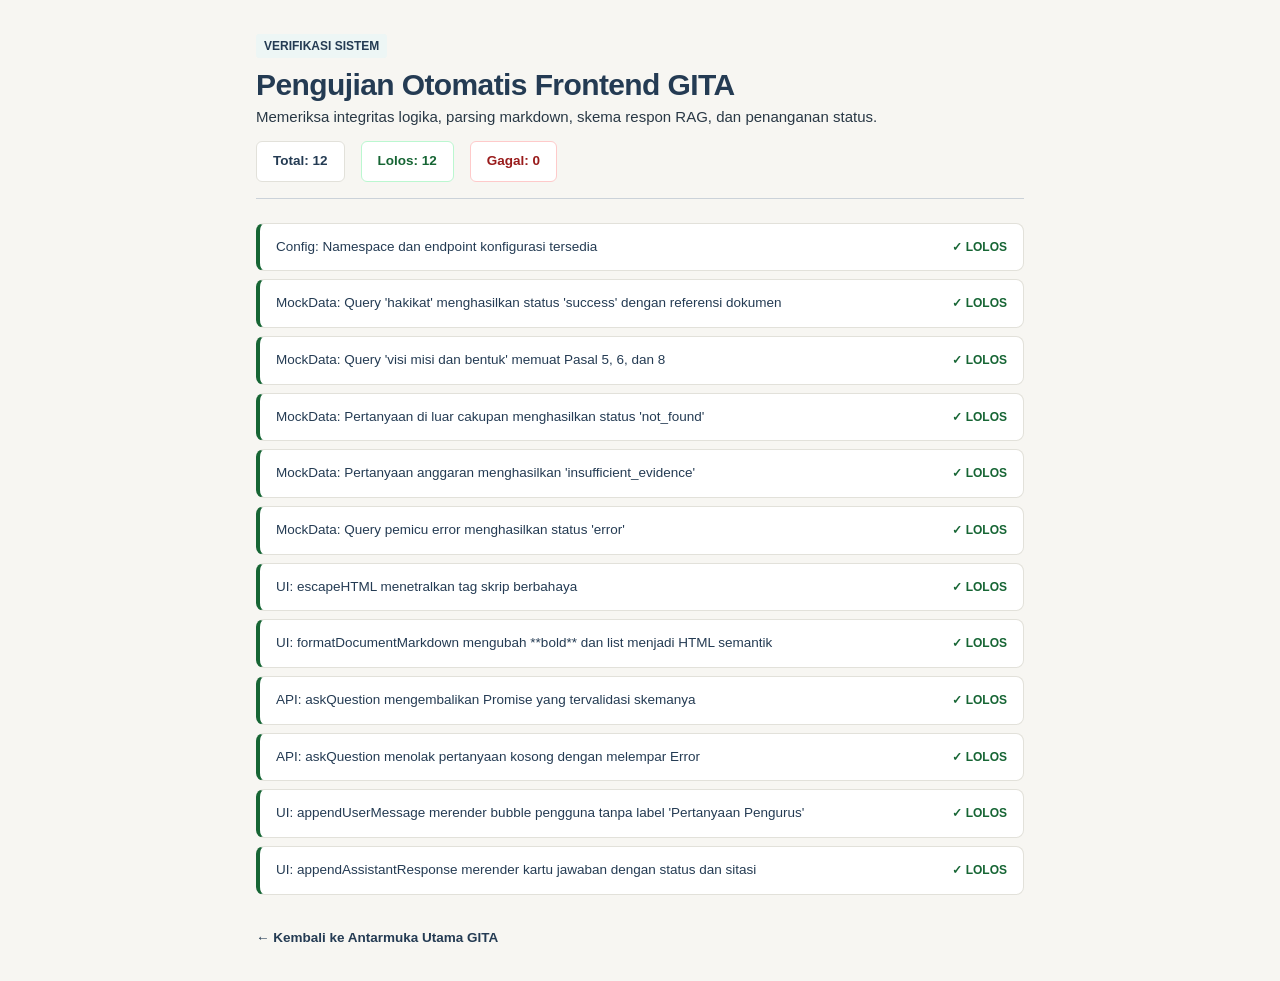
==== frontend/test-runner.html @ 0ede10da "feat: implementasi UI chat" ====
<!DOCTYPE html>
<html lang="id">
<head>
  <meta charset="UTF-8">
  <meta name="viewport" content="width=device-width, initial-scale=1.0">
  <title>GITA — Frontend Automated Test Suite</title>
  <link rel="stylesheet" href="css/variables.css">
  <link rel="stylesheet" href="css/base.css">
  <style>
    body {
      padding: var(--space-8) var(--space-4);
      background-color: var(--bg-app);
      max-width: 800px;
      margin: 0 auto;
    }
    .test-header {
      margin-bottom: var(--space-6);
      border-bottom: 1px solid var(--border-default);
      padding-bottom: var(--space-4);
    }
    .test-badge {
      display: inline-block;
      padding: 2px 8px;
      background: var(--accent-subtle);
      color: var(--accent-primary);
      border-radius: var(--radius-xs);
      font-size: var(--text-xs);
      font-weight: 600;
      margin-bottom: var(--space-2);
    }
    .test-stats {
      display: flex;
      gap: var(--space-4);
      margin-top: var(--space-3);
    }
    .stat-pill {
      padding: var(--space-2) var(--space-4);
      border-radius: var(--radius-sm);
      font-size: var(--text-sm);
      font-weight: 600;
      background: var(--bg-surface);
      border: 1px solid var(--border-subtle);
    }
    .stat-pill.passed { color: var(--status-success-text); border-color: var(--status-success-border); }
    .stat-pill.failed { color: var(--status-error-text); border-color: var(--status-error-border); }
    
    .test-case {
      background: var(--bg-surface);
      border: 1px solid var(--border-subtle);
      border-radius: var(--radius-md);
      padding: var(--space-3) var(--space-4);
      margin-bottom: var(--space-2);
      display: flex;
      align-items: center;
      justify-content: space-between;
      font-size: var(--text-sm);
    }
    .test-case.pass { border-left: 4px solid var(--status-success-text); }
    .test-case.fail { border-left: 4px solid var(--status-error-text); background: var(--status-error-bg); }
    
    .test-title { font-weight: 500; color: var(--text-primary); }
    .test-status { font-weight: 700; font-size: var(--text-xs); }
    .test-status.pass { color: var(--status-success-text); }
    .test-status.fail { color: var(--status-error-text); }
    
    .btn-return {
      display: inline-block;
      margin-top: var(--space-6);
      color: var(--accent-primary);
      font-size: var(--text-sm);
      text-decoration: none;
      font-weight: 600;
    }
    .btn-return:hover { text-decoration: underline; }
  </style>
</head>
<body>
  <div class="test-header">
    <div class="test-badge">VERIFIKASI SISTEM</div>
    <h1>Pengujian Otomatis Frontend GITA</h1>
    <p>Memeriksa integritas logika, parsing markdown, skema respon RAG, dan penanganan status.</p>
    
    <div class="test-stats">
      <div class="stat-pill" id="stat-total">Total: 0</div>
      <div class="stat-pill passed" id="stat-passed">Lolos: 0</div>
      <div class="stat-pill failed" id="stat-failed">Gagal: 0</div>
    </div>
  </div>

  <div id="test-results"></div>

  <a href="index.html" class="btn-return">← Kembali ke Antarmuka Utama GITA</a>

  <!-- Skrip Modul GITA -->
  <script src="js/config.js"></script>
  <script src="js/mockData.js"></script>
  <script src="js/api.js"></script>
  <script src="js/ui.js"></script>

  <!-- Skrip Test Runner -->
  <script>
    (async function() {
      const resultsContainer = document.getElementById("test-results");
      let passedCount = 0;
      let failedCount = 0;
      const tests = [];

      function test(name, fn) {
        tests.push({ name, fn });
      }

      function assert(condition, message) {
        if (!condition) throw new Error(message || "Assertion failed");
      }

      /* ==========================================================================
         Daftar Test Cases
         ========================================================================== */

      // 1. Config Object
      test("Config: Namespace dan endpoint konfigurasi tersedia", () => {
        assert(window.GITA && window.GITA.CONFIG, "GITA.CONFIG harus terdefinisi");
        assert(window.GITA.CONFIG.ENDPOINTS.QUERY === "/query", "Endpoint query harus /query");
        assert(typeof window.GITA.CONFIG.USE_MOCK === "boolean", "USE_MOCK harus boolean");
      });

      // 2. Mock Data - Success State
      test("MockData: Query 'hakikat' menghasilkan status 'success' dengan referensi dokumen", () => {
        const res = window.GITA.getMockResponse("Apa hakikat dan wujud Gereja Toraja?");
        assert(res.status === "success", "Status harus success");
        assert(res.answer.includes("Gereja Toraja"), "Jawaban harus memuat teks Gereja Toraja");
        assert(Array.isArray(res.sources) && res.sources.length >= 2, "Harus menyertakan minimal 2 rujukan pasal");
        assert(res.sources[0].chunk_id === "TGT-BT-BAB-I-PASAL-1", "Sumber pertama harus Pasal 1");
      });

      // 3. Mock Data - Presbiterial Sinodal & Visi
      test("MockData: Query 'visi misi dan bentuk' memuat Pasal 5, 6, dan 8", () => {
        const res = window.GITA.getMockResponse("visi dan bentuk presbiterial");
        assert(res.status === "success", "Status harus success");
        assert(res.sources.some(s => s.article === "8"), "Harus menyertakan Pasal 8 mengenai bentuk presbiterial");
      });

      // 4. Mock Data - Not Found State
      test("MockData: Pertanyaan di luar cakupan menghasilkan status 'not_found'", () => {
        const res = window.GITA.getMockResponse("Bagaimana cara membuat sim c?");
        assert(res.status === "not_found", "Harus menghasilkan status not_found");
        assert(res.sources.length === 0, "Rujukan sumber harus kosong jika not found");
      });

      // 5. Mock Data - Insufficient Evidence
      test("MockData: Pertanyaan anggaran menghasilkan 'insufficient_evidence'", () => {
        const res = window.GITA.getMockResponse("Berapa anggaran biaya tahun depan?");
        assert(res.status === "insufficient_evidence", "Harus menghasilkan status insufficient_evidence");
      });

      // 6. Mock Data - Error Handling
      test("MockData: Query pemicu error menghasilkan status 'error'", () => {
        const res = window.GITA.getMockResponse("simulasi error teknis");
        assert(res.status === "error", "Harus menghasilkan status error");
      });

      // 7. UI Escape HTML (XSS Protection)
      test("UI: escapeHTML menetralkan tag skrip berbahaya", () => {
        const raw = '<script>alert("xss")<\/script>&"\'';
        const escaped = window.GITA.UI.escapeHTML(raw);
        assert(!escaped.includes("<script>"), "Tag script tidak boleh lolos");
        assert(escaped.includes("&lt;script&gt;"), "Kurung sudut harus di-escape");
      });

      // 8. UI Format Markdown
      test("UI: formatDocumentMarkdown mengubah **bold** dan list menjadi HTML semantik", () => {
        const md = "**Teks Tebal**\n1. Poin Pertama\n2. Poin Kedua";
        const html = window.GITA.UI.formatDocumentMarkdown(md);
        assert(html.includes("<strong>Teks Tebal</strong>"), "Bold harus diformat menjadi <strong>");
        assert(html.includes("<ol><li>Poin Pertama</li>"), "List bernomor harus dibungkus <ol><li>");
      });

      // 9. API Service Validation
      test("API: askQuestion mengembalikan Promise yang tervalidasi skemanya", async () => {
        const res = await window.GITA.askQuestion("Apa visi Gereja Toraja?");
        assert(res && typeof res === "object", "Respon harus objek");
        assert(["success", "not_found", "insufficient_evidence", "error"].includes(res.status), "Status harus valid");
        assert(typeof res.answer === "string", "Answer harus string");
        assert(Array.isArray(res.sources), "Sources harus array");
      });

      // 10. API Service Empty Input Rejection
      test("API: askQuestion menolak pertanyaan kosong dengan melempar Error", async () => {
        let threw = false;
        try {
          await window.GITA.askQuestion("   ");
        } catch (e) {
          threw = true;
        }
        assert(threw, "askQuestion harus melempar Error jika input hanya spasi");
      });

      // 11. UI Bubble Message Cleanliness (No redundant "Pertanyaan Pengurus")
      test("UI: appendUserMessage merender bubble pengguna tanpa label 'Pertanyaan Pengurus'", () => {
        const dummyContainer = document.createElement("div");
        window.GITA.UI.appendUserMessage(dummyContainer, "Pertanyaan uji coba?");
        assert(dummyContainer.querySelector(".user-query-bubble"), "Harus memiliki .user-query-bubble");
        assert(dummyContainer.querySelector(".user-query-text"), "Harus memiliki .user-query-text");
        assert(!dummyContainer.textContent.includes("Pertanyaan Pengurus"), "Tidak boleh memuat teks 'Pertanyaan Pengurus'");
      });

      // 12. UI Assistant Response Structure & Status
      test("UI: appendAssistantResponse merender kartu jawaban dengan status dan sitasi", () => {
        const dummyContainer = document.createElement("div");
        const mockData = {
          status: "success",
          answer: "Ini adalah jawaban uji coba.",
          sources: [{ chunk_id: "TGT-1", title: "Pasal 1", document_title: "Tata Gereja Toraja", page_number: 10, text_preview: "Isi pasal..." }]
        };
        window.GITA.UI.appendAssistantResponse(dummyContainer, mockData);
        assert(dummyContainer.querySelector(".assistant-response-card"), "Harus memiliki .assistant-response-card");
        assert(dummyContainer.querySelector(".status-pill.success"), "Harus memiliki status pill success");
        assert(dummyContainer.querySelector(".citation-card"), "Harus memiliki citation card");
      });

      /* ==========================================================================
         Eksekusi Seluruh Test
         ========================================================================== */
      for (const t of tests) {
        const el = document.createElement("div");
        el.className = "test-case";

        try {
          await t.fn();
          passedCount++;
          el.classList.add("pass");
          el.innerHTML = `
            <span class="test-title">${t.name}</span>
            <span class="test-status pass">✓ LOLOS</span>
          `;
        } catch (err) {
          failedCount++;
          el.classList.add("fail");
          el.innerHTML = `
            <div>
              <span class="test-title">${t.name}</span>
              <div style="font-size: 11px; color: var(--status-error-text); margin-top: 4px;">${err.message}</div>
            </div>
            <span class="test-status fail">✗ GAGAL</span>
          `;
        }

        resultsContainer.appendChild(el);
      }

      // Update statistik
      document.getElementById("stat-total").textContent = `Total: ${tests.length}`;
      document.getElementById("stat-passed").textContent = `Lolos: ${passedCount}`;
      document.getElementById("stat-failed").textContent = `Gagal: ${failedCount}`;
    })();
  </script>
</body>
</html>
---- frontend/css/variables.css ----
/**
 * GITA - Gerbang Informasi Tata Gereja
 * Design System Tokens & CSS Variables
 * Direction: Dignified, Clean, Professional, Harmonious (Deep Navy, Muted Teal, Soft Blue, Warm Ivory)
 */

:root {
  /* Surface & Background Palette (Warm Ivory & Pure White) */
  --bg-app: #F7F6F2;          /* Warm Ivory / Neutral Off-White - Latar utama yang tenang dan elegan */
  --bg-surface: #FFFFFF;      /* Putih bersih untuk kartu, response card, dan container input */
  --bg-subtle: #ECEAE4;       /* Soft warm neutral untuk pembatas, badge netral, dan kutipan */
  --bg-hover: #E3E0D6;        /* State hover elemen netral */
  --bg-active: #D7D3C7;       /* State aktif elemen netral */

  /* Hairline Borders & Dividers */
  --border-subtle: #E2E1DA;   /* Hairline border halus untuk kartu & divider */
  --border-default: #CBD2D9;  /* Border standar untuk card aktif & input */
  --border-focus: #243B53;    /* Border fokus selaras warna utama Deep Navy */

  /* Text & Typographic Hierarchy */
  --text-primary: #243B53;    /* Deep Navy / Ink - judul dan teks identitas berwibawa */
  --text-secondary: #293845;  /* Dark Text - kenyamanan membaca isi jawaban & dokumen */
  --text-muted: #718096;      /* Muted Text - metadata, label pendukung, disclaimer */
  --text-placeholder: #8A99A8;/* Slate 400 - placeholder bersih dan tidak mendominasi */
  --text-inverse: #FFFFFF;    /* Teks kontras di atas latar gelap */

  /* Primary Identity: Deep Navy / Ink Blue (Wibawa, Kepercayaan, Kelembagaan) */
  --navy-primary: #243B53;
  --navy-hover: #1B2D40;
  --navy-active: #142231;
  --navy-subtle: #EBF2F7;
  --navy-border: #C7D8E6;

  /* Secondary Accent: Muted Teal (Ketenangan, Modern, Rujukan Dokumen) */
  --teal-primary: #4F8A83;
  --teal-hover: #3E726C;
  --teal-active: #2E5651;
  --teal-subtle: #EDF6F5;     /* Latar badge rujukan pasal & highlight */
  --teal-border: #C5E0DC;     /* Border rujukan pasal */

  /* Interactive & User Chat Bubble: Soft Blue */
  --blue-bubble: #DCEAF4;     /* Soft Blue untuk chat bubble pengguna */
  --blue-bubble-border: #C4DCED;
  --blue-bubble-text: #19354E;
  --blue-subtle: #EBF3F9;
  --blue-border: #BCD9EE;

  /* Limited Accent: Soft Coral / Muted Terracotta (Aksen tambahan terukur) */
  --coral-primary: #D98978;
  --coral-hover: #C57361;
  --coral-subtle: #FCF4F2;
  --coral-border: #F4D3CC;

  /* Institutional Aliases for backward compatibility */
  --accent-primary: var(--navy-primary);
  --accent-hover: var(--navy-hover);
  --accent-active: var(--navy-active);
  --accent-subtle: var(--teal-subtle);
  --accent-border: var(--teal-border);

  /* Status Tokens (Strictly semantic) */
  --status-success-bg: #F0FDF4;
  --status-success-border: #BBF7D0;
  --status-success-text: #166534;

  --status-warning-bg: #FFFBEB;
  --status-warning-border: #FDE68A;
  --status-warning-text: #92400E;

  --status-error-bg: #FEF2F2;
  --status-error-border: #FECACA;
  --status-error-text: #991B1B;

  --status-info-bg: #F0F6FA;
  --status-info-border: #D0E2EF;
  --status-info-text: #1E3A5F;

  /* Typography Scales */
  --font-sans: -apple-system, BlinkMacSystemFont, "Segoe UI", Roboto, "Helvetica Neue", Arial, sans-serif;
  --font-serif: "Georgia", Cambria, "Times New Roman", Times, serif;
  --font-mono: ui-monospace, SFMono-Regular, Menlo, Monaco, Consolas, monospace;

  --text-xs: 0.75rem;    /* 12px */
  --text-sm: 0.84375rem; /* 13.5px */
  --text-base: 0.9375rem;/* 15px - optimal for editorial legibility */
  --text-md: 1.0625rem;  /* 17px */
  --text-lg: 1.25rem;    /* 20px */
  --text-xl: 1.5rem;     /* 24px */
  --text-2xl: 1.875rem;  /* 30px */

  --leading-tight: 1.25;
  --leading-normal: 1.5;
  --leading-relaxed: 1.68;

  /* Spacing Scale */
  --space-1: 0.25rem;  /* 4px */
  --space-2: 0.5rem;   /* 8px */
  --space-3: 0.75rem;  /* 12px */
  --space-4: 1rem;     /* 16px */
  --space-5: 1.25rem;  /* 20px */
  --space-6: 1.5rem;   /* 24px */
  --space-8: 2rem;     /* 32px */
  --space-10: 2.5rem;  /* 40px */
  --space-12: 3rem;    /* 48px */

  /* Structural Radii (Restrained, not bubbly) */
  --radius-xs: 3px;
  --radius-sm: 6px;
  --radius-md: 8px;
  --radius-lg: 12px;
  --radius-full: 9999px;

  /* Elevation (Subtle, crisp, physical feel) */
  --shadow-none: none;
  --shadow-sm: 0 1px 3px 0 rgba(36, 59, 83, 0.05), 0 1px 2px -1px rgba(36, 59, 83, 0.04);
  --shadow-md: 0 4px 6px -1px rgba(36, 59, 83, 0.07), 0 2px 4px -2px rgba(36, 59, 83, 0.05);
  --shadow-float: 0 12px 28px -6px rgba(36, 59, 83, 0.09), 0 4px 10px -4px rgba(36, 59, 83, 0.04);

  /* Transitions */
  --transition-fast: 150ms cubic-bezier(0.4, 0, 0.2, 1);
  --transition-normal: 220ms cubic-bezier(0.4, 0, 0.2, 1);

  /* Layout Constraints & Composer Dynamics */
  --header-height: 64px;
  --content-max-width: 820px;
  --composer-height: 220px; /* Nilai awal aman, disinkronkan secara dinamis oleh ResizeObserver */
  --composer-clearance: calc(var(--composer-height, 220px) + var(--space-8));
}
---- frontend/css/base.css ----
/**
 * GITA - Base & Typography Styles
 */

*, *::before, *::after {
  box-sizing: border-box;
  margin: 0;
  padding: 0;
}

html {
  font-size: 16px;
  -webkit-text-size-adjust: 100%;
  scroll-behavior: smooth;
  background-color: var(--bg-app);
  scroll-padding-bottom: var(--composer-clearance, 240px);
}

body {
  font-family: var(--font-sans);
  font-size: var(--text-base);
  line-height: var(--leading-relaxed);
  color: var(--text-primary);
  background-color: var(--bg-app);
  -webkit-font-smoothing: antialiased;
  -moz-osx-font-smoothing: grayscale;
  min-height: 100vh;
  display: flex;
  flex-direction: column;
}

/* Typography Rules */
h1, h2, h3, h4, h5, h6 {
  color: var(--text-primary);
  font-weight: 600;
  line-height: var(--leading-tight);
}

h1 {
  font-size: var(--text-2xl);
  letter-spacing: -0.02em;
}

h2 {
  font-size: var(--text-xl);
  letter-spacing: -0.015em;
}

h3 {
  font-size: var(--text-lg);
  letter-spacing: -0.01em;
}

p {
  color: var(--text-secondary);
  margin-bottom: var(--space-3);
}

p:last-child {
  margin-bottom: 0;
}

strong {
  color: var(--text-primary);
  font-weight: 600;
}

small {
  font-size: var(--text-xs);
  color: var(--text-muted);
}

/* Form Elements Reset */
input, textarea, button, select {
  font-family: inherit;
  font-size: inherit;
  line-height: inherit;
  color: inherit;
  border: none;
  background: none;
  outline: none;
}

button {
  cursor: pointer;
  user-select: none;
}

button:disabled {
  cursor: not-allowed;
  opacity: 0.55;
}

/* Custom Scrollbar (Subtle, sleek) */
::-webkit-scrollbar {
  width: 6px;
  height: 6px;
}

::-webkit-scrollbar-track {
  background: transparent;
}

::-webkit-scrollbar-thumb {
  background: var(--border-default);
  border-radius: var(--radius-full);
}

::-webkit-scrollbar-thumb:hover {
  background: var(--text-muted);
}

/* Focus Visible Accessibility */
:focus-visible {
  outline: 2px solid var(--navy-primary);
  outline-offset: 2px;
}

/* Compound controls (misal: textarea di dalam .input-card) menggunakan :focus-within container */
.input-textarea:focus,
.input-textarea:focus-visible {
  outline: none !important;
  box-shadow: none !important;
}
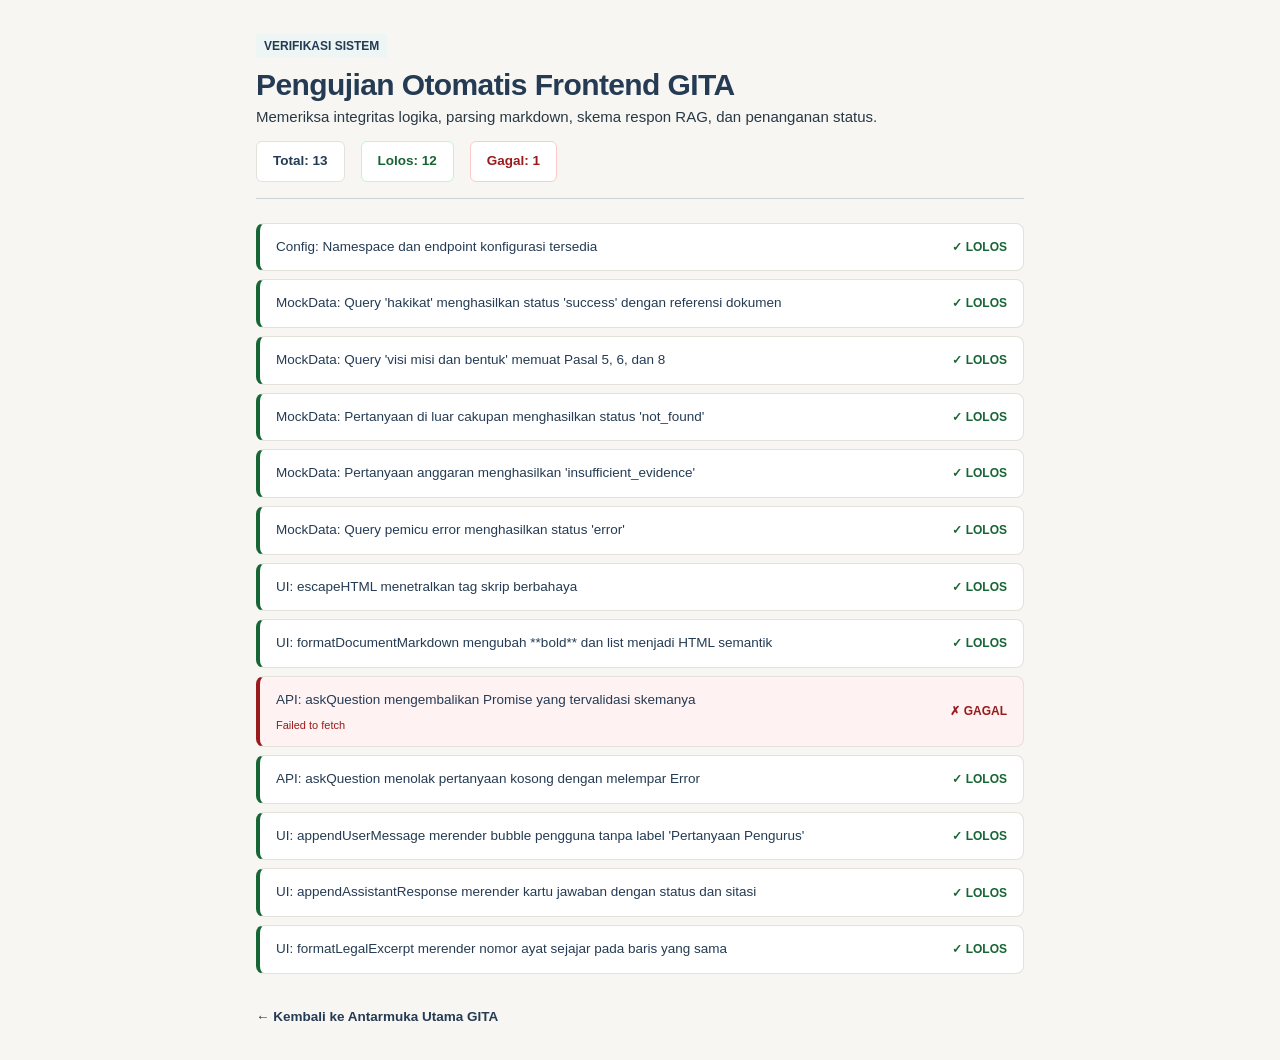
==== commit 14fa5f79: "fix: rapikan format kutipan pasal dan tata letak nomor ayat" ====
--- a/frontend/test-runner.html
+++ b/frontend/test-runner.html
@@ -216,6 +216,16 @@
         assert(dummyContainer.querySelector(".assistant-response-card"), "Harus memiliki .assistant-response-card");
         assert(dummyContainer.querySelector(".status-pill.success"), "Harus memiliki status pill success");
         assert(dummyContainer.querySelector(".citation-card"), "Harus memiliki citation card");
+      });
+
+      // 13. UI Legal Excerpt Formatting (Pasal & Ayat Alignment)
+      test("UI: formatLegalExcerpt merender nomor ayat sejajar pada baris yang sama", () => {
+        const raw = "Pasal 2\nHakikat dan Wujud\n1.\nGereja Toraja adalah persekutuan.\n2.\nGereja Toraja adalah gereja.";
+        const rendered = window.GITA.UI.formatLegalExcerpt(raw);
+        assert(rendered.includes("Pasal 2 — Hakikat dan Wujud"), "Header harus memuat pasal dan nama judul");
+        assert(rendered.includes("citation-excerpt-item"), "Harus merender item ayat");
+        assert(rendered.includes('<span class="citation-item-num">1.</span>'), "Harus memiliki span nomor ayat 1.");
+        assert(rendered.includes('<span class="citation-item-text">Gereja Toraja adalah persekutuan.</span>'), "Teks ayat harus berdampingan");
       });
 
       /* ==========================================================================
